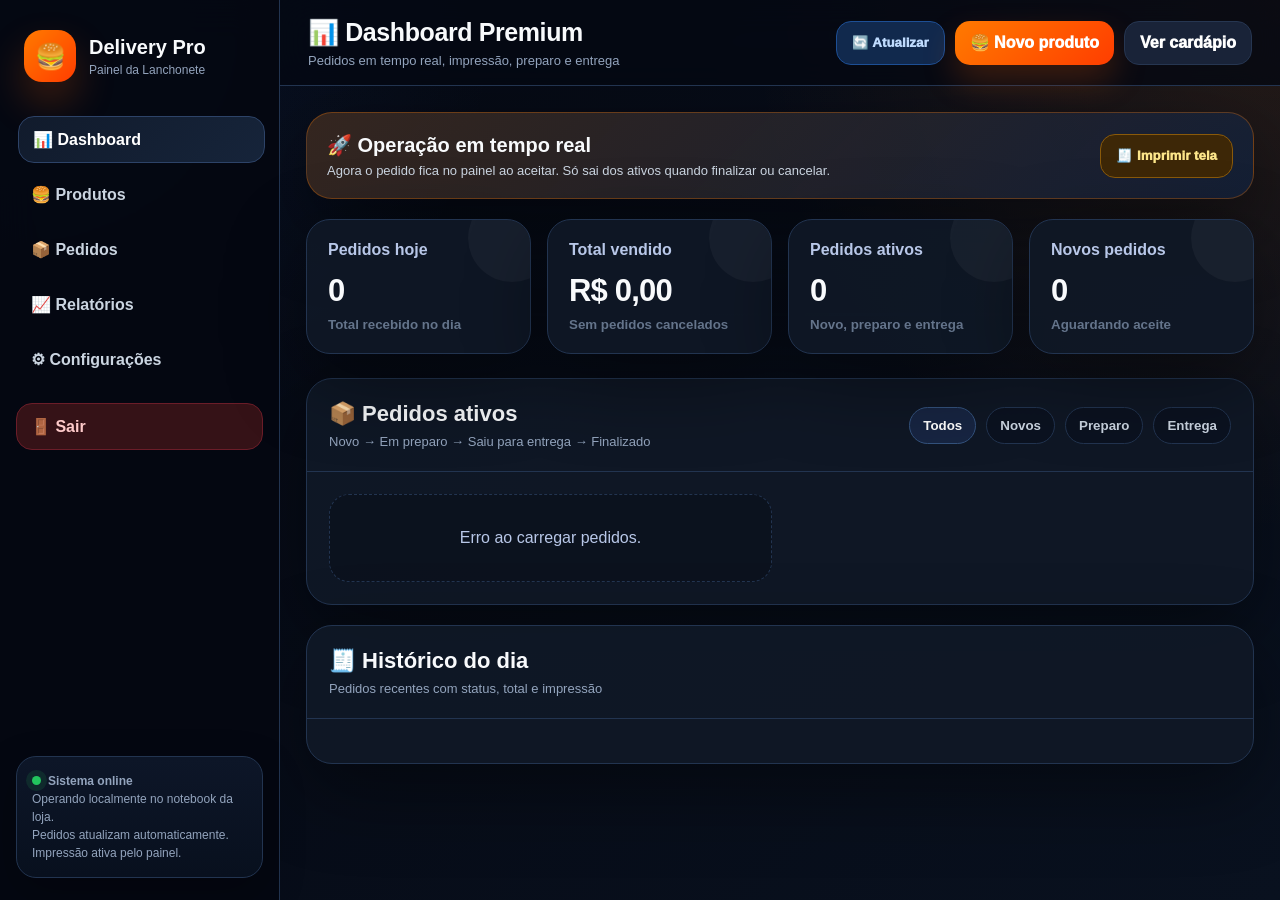
==== frontend/static/admin.html @ 798baa49 "Primeira versão Delivery Pro" ====
<!DOCTYPE html>
<html lang="pt-br">
<head>
  <meta charset="UTF-8" />
  <meta name="viewport" content="width=device-width, initial-scale=1.0" />
  <title>Painel da Lanchonete - Delivery Pro</title>

  <style>
    :root {
      --bg: #050812;
      --bg2: #09111f;
      --panel: #101827;
      --panel2: #0b1220;
      --panel3: #111c30;
      --border: #223450;
      --border2: #2f4568;
      --text: #f8fafc;
      --muted: #93a4bd;
      --muted2: #64748b;
      --orange: #ff7a00;
      --orange2: #ff3d00;
      --green: #22c55e;
      --green2: #16a34a;
      --red: #ef4444;
      --blue: #3b82f6;
      --yellow: #f59e0b;
      --purple: #8b5cf6;
      --shadow: 0 26px 80px rgba(0, 0, 0, .42);
      --soft: 0 16px 42px rgba(0, 0, 0, .26);
    }

    * { box-sizing: border-box; }

    body {
      margin: 0;
      min-height: 100vh;
      background:
        radial-gradient(circle at top right, rgba(255, 122, 0, .12), transparent 34%),
        radial-gradient(circle at top left, rgba(59, 130, 246, .10), transparent 32%),
        linear-gradient(135deg, var(--bg), var(--bg2));
      color: var(--text);
      font-family: Inter, Segoe UI, Arial, sans-serif;
    }

    a { color: inherit; text-decoration: none; }
    button, input, select, textarea { font-family: inherit; }

    .app {
      display: grid;
      grid-template-columns: 280px 1fr;
      min-height: 100vh;
    }

    .sidebar {
      border-right: 1px solid var(--border);
      background: rgba(5, 8, 18, .94);
      backdrop-filter: blur(18px);
      padding: 22px 16px;
      position: sticky;
      top: 0;
      height: 100vh;
      display: flex;
      flex-direction: column;
      gap: 20px;
    }

    .brand {
      display: flex;
      align-items: center;
      gap: 13px;
      padding: 8px;
    }

    .logo {
      width: 52px;
      height: 52px;
      border-radius: 18px;
      display: grid;
      place-items: center;
      font-size: 25px;
      background: linear-gradient(135deg, var(--orange), var(--orange2));
      box-shadow: 0 20px 40px rgba(255, 96, 0, .24);
    }

    .brand h1 { margin: 0; font-size: 20px; line-height: 1.15; }
    .brand span { display: block; color: var(--muted); font-size: 12px; margin-top: 4px; }

    .nav { display: flex; flex-direction: column; gap: 8px; margin-top: 6px; }

    .nav a {
      display: flex;
      align-items: center;
      gap: 12px;
      padding: 13px 14px;
      border-radius: 16px;
      color: #cbd5e1;
      font-weight: 900;
      border: 1px solid transparent;
      transition: .18s ease;
    }

    .nav a:hover, .nav a.active {
      background: linear-gradient(135deg, #111b2c, #16243a);
      border-color: #2d4368;
      color: #fff;
      transform: translateX(2px);
    }

    .nav a.logout {
      margin-top: 12px;
      color: #fecaca;
      background: #351217;
      border-color: #6b1d29;
    }

    .sidebar-footer {
      margin-top: auto;
      padding: 15px;
      border: 1px solid var(--border);
      border-radius: 20px;
      background: linear-gradient(180deg, #0d1628, #08101e);
      color: var(--muted);
      font-size: 12px;
      line-height: 1.5;
      box-shadow: var(--soft);
    }

    .status-dot {
      display: inline-flex;
      width: 9px;
      height: 9px;
      border-radius: 99px;
      background: var(--green);
      box-shadow: 0 0 0 6px rgba(34, 197, 94, .12);
      margin-right: 7px;
    }

    .content { min-width: 0; }

    .topbar {
      min-height: 86px;
      border-bottom: 1px solid var(--border);
      background: rgba(5, 8, 18, .78);
      backdrop-filter: blur(16px);
      display: flex;
      align-items: center;
      justify-content: space-between;
      padding: 16px 28px;
      position: sticky;
      top: 0;
      z-index: 10;
      gap: 14px;
    }

    .page-title h2 { margin: 0; font-size: 25px; letter-spacing: -.4px; }
    .page-title p { margin: 6px 0 0; color: var(--muted); font-size: 13px; }

    .top-actions { display: flex; gap: 10px; align-items: center; flex-wrap: wrap; }

    .btn {
      border: 0;
      border-radius: 15px;
      padding: 12px 15px;
      color: #fff;
      background: #192338;
      border: 1px solid #263651;
      font-weight: 950;
      cursor: pointer;
      display: inline-flex;
      align-items: center;
      justify-content: center;
      gap: 8px;
      transition: .16s ease;
      min-height: 44px;
    }

    .btn:hover { transform: translateY(-1px); filter: brightness(1.08); }
    .btn.primary { background: linear-gradient(135deg, var(--orange), var(--orange2)); border: none; box-shadow: 0 16px 34px rgba(255, 96, 0, .22); }
    .btn.green { background: #123521; border: 1px solid #1d6b3b; color: #bbf7d0; }
    .btn.red { background: #351217; border: 1px solid #6b1d29; color: #fecaca; }
    .btn.blue { background: #11294d; border: 1px solid #1d4f95; color: #bfdbfe; }
    .btn.yellow { background: #3d2707; border: 1px solid #8a5a0a; color: #fde68a; }
    .btn.purple { background: #24144d; border: 1px solid #5b35ad; color: #ddd6fe; }

    .wrap { max-width: 1360px; margin: 0 auto; padding: 26px; }

    .premium-banner {
      border: 1px solid rgba(255, 122, 0, .30);
      background:
        linear-gradient(135deg, rgba(255,122,0,.16), rgba(59,130,246,.08)),
        rgba(16, 24, 39, .86);
      border-radius: 26px;
      padding: 20px;
      box-shadow: var(--shadow);
      margin-bottom: 20px;
      display: flex;
      justify-content: space-between;
      gap: 16px;
      align-items: center;
    }

    .premium-banner h3 { margin: 0 0 6px; font-size: 20px; }
    .premium-banner p { margin: 0; color: #cbd5e1; font-size: 13px; }

    .stats {
      display: grid;
      grid-template-columns: repeat(4, 1fr);
      gap: 16px;
      margin-bottom: 24px;
    }

    .stat {
      background: rgba(16, 24, 39, .92);
      border: 1px solid var(--border);
      border-radius: 24px;
      padding: 21px;
      box-shadow: var(--shadow);
      min-height: 122px;
      position: relative;
      overflow: hidden;
    }

    .stat::after {
      content: '';
      position: absolute;
      right: -26px;
      top: -26px;
      width: 88px;
      height: 88px;
      border-radius: 999px;
      background: rgba(255,255,255,.04);
    }

    .stat span { display: block; color: #b8c7e8; font-weight: 800; margin-bottom: 14px; }
    .stat strong { font-size: 31px; letter-spacing: -.8px; }
    .stat small { display: block; color: var(--muted2); margin-top: 8px; font-weight: 700; }

    .section {
      background: rgba(16, 24, 39, .92);
      border: 1px solid var(--border);
      border-radius: 26px;
      box-shadow: var(--shadow);
      margin-bottom: 20px;
      overflow: hidden;
    }

    .section-head {
      padding: 22px;
      border-bottom: 1px solid var(--border);
      display: flex;
      align-items: center;
      justify-content: space-between;
      gap: 14px;
    }

    .section-head h3 { margin: 0; font-size: 22px; }
    .section-head p { margin: 7px 0 0; color: var(--muted); font-size: 13px; }
    .section-body { padding: 22px; }

    .filters { display: flex; gap: 10px; flex-wrap: wrap; }

    .filter-pill {
      padding: 10px 13px;
      border-radius: 999px;
      border: 1px solid var(--border);
      background: #0b1220;
      color: #cbd5e1;
      font-weight: 900;
      cursor: pointer;
    }

    .filter-pill.active { background: #172542; border-color: #34537e; color: #fff; }

    .orders-grid {
      display: grid;
      grid-template-columns: repeat(auto-fill, minmax(330px, 1fr));
      gap: 16px;
    }

    .order-card {
      background: linear-gradient(180deg, #101827, #0b1220);
      border: 1px solid var(--border);
      border-radius: 24px;
      padding: 18px;
      display: flex;
      flex-direction: column;
      gap: 12px;
      box-shadow: var(--soft);
      position: relative;
      overflow: hidden;
    }

    .order-card::before {
      content: '';
      position: absolute;
      left: 0;
      top: 0;
      bottom: 0;
      width: 5px;
      background: var(--blue);
    }

    .order-card.novo::before { background: var(--blue); }
    .order-card.em_preparo::before { background: var(--yellow); }
    .order-card.saiu_entrega::before { background: var(--purple); }

    .order-head { display: flex; justify-content: space-between; gap: 12px; align-items: flex-start; }
    .order-head strong { font-size: 17px; }
    .order-head span { display: block; color: #9db2d6; margin-top: 4px; font-size: 13px; }

    .badge {
      padding: 8px 11px;
      border-radius: 999px;
      font-size: 12px;
      font-weight: 1000;
      white-space: nowrap;
      border: 1px solid transparent;
    }

    .badge.novo { background: #0b2a55; color: #bfdbfe; border-color: #1d4f95; }
    .badge.em_preparo { background: #432106; color: #fed7aa; border-color: #895b14; }
    .badge.saiu_entrega { background: #2e1065; color: #ddd6fe; border-color: #5b35ad; }
    .badge.finalizado { background: #06351d; color: #86efac; border-color: #18713b; }
    .badge.cancelado { background: #3b1117; color: #fecaca; border-color: #7d2230; }

    .timeline {
      display: grid;
      grid-template-columns: repeat(3, 1fr);
      gap: 7px;
      margin-top: 2px;
    }

    .step {
      height: 7px;
      border-radius: 999px;
      background: #1d2a40;
      border: 1px solid #253550;
    }

    .step.on { background: linear-gradient(135deg, var(--orange), var(--orange2)); border-color: transparent; }

    .info { display: grid; gap: 7px; color: #dbeafe; font-size: 13px; }
    .info b { color: #fff; }

    .items {
      border-top: 1px solid var(--border);
      border-bottom: 1px solid var(--border);
      padding: 12px 0;
      display: grid;
      gap: 8px;
    }

    .item-line { display: flex; justify-content: space-between; gap: 12px; color: #f8fafc; }
    .item-line small { display: block; color: var(--muted); margin-top: 3px; }

    .total {
      color: #fbbf24;
      font-size: 24px;
      font-weight: 1000;
      text-align: right;
    }

    .actions {
      display: grid;
      grid-template-columns: 1fr 1fr;
      gap: 9px;
      margin-top: auto;
    }

    .actions .wide { grid-column: span 2; }

    .history-table { width: 100%; border-collapse: collapse; overflow: hidden; }
    .history-table th, .history-table td { border-bottom: 1px solid var(--border); padding: 14px 10px; text-align: left; font-size: 14px; vertical-align: middle; }
    .history-table th { color: #b8c7e8; font-size: 12px; text-transform: uppercase; letter-spacing: .08em; }

    .empty {
      border: 1px dashed var(--border);
      border-radius: 20px;
      padding: 34px;
      color: #b8c7e8;
      text-align: center;
      background: rgba(7, 11, 18, .35);
      width: 100%;
    }

    .toast {
      position: fixed;
      right: 22px;
      bottom: 22px;
      z-index: 99;
      background: #0b1220;
      border: 1px solid var(--border2);
      color: #fff;
      padding: 14px 16px;
      border-radius: 16px;
      box-shadow: var(--shadow);
      display: none;
      max-width: 360px;
      font-weight: 800;
    }

    .toast.show { display: block; }
    .mobile-menu { display: none; }

    @media (max-width: 1080px) {
      .stats { grid-template-columns: repeat(2, 1fr); }
    }

    @media (max-width: 980px) {
      .app { grid-template-columns: 1fr; }
      .sidebar { position: fixed; left: -290px; top: 0; width: 280px; z-index: 40; transition: .2s ease; }
      .sidebar.open { left: 0; }
      .mobile-menu { display: inline-flex; }
      .topbar { height: auto; min-height: 82px; padding: 16px; }
      .stats { grid-template-columns: 1fr; }
      .wrap { padding: 16px; }
      .top-actions { justify-content: flex-end; }
      .orders-grid { grid-template-columns: 1fr; }
      .premium-banner { flex-direction: column; align-items: flex-start; }
    }
  </style>
</head>

<body>
  <div class="app">
    <aside id="sidebar" class="sidebar">
      <div class="brand">
        <div class="logo">🍔</div>
        <div>
          <h1>Delivery Pro</h1>
          <span>Painel da Lanchonete</span>
        </div>
      </div>

      <nav class="nav">
        <a class="active" href="/admin">📊 Dashboard</a>
        <a href="/admin/produtos">🍔 Produtos</a>
        <a href="#pedidos">📦 Pedidos</a>
        <a href="/admin/relatorio">📈 Relatórios</a>
        <a href="#configuracoes" onclick="alert('Configurações será o próximo módulo premium.')">⚙ Configurações</a>
        <a class="logout" href="/logout">🚪 Sair</a>
      </nav>

      <div class="sidebar-footer">
        <strong><span class="status-dot"></span>Sistema online</strong><br>
        Operando localmente no notebook da loja.<br>
        Pedidos atualizam automaticamente.<br>
        Impressão ativa pelo painel.
      </div>
    </aside>

    <main class="content">
      <header class="topbar">
        <button class="btn mobile-menu" onclick="toggleSidebar()">☰ Menu</button>

        <div class="page-title">
          <h2>📊 Dashboard Premium</h2>
          <p>Pedidos em tempo real, impressão, preparo e entrega</p>
        </div>

        <div class="top-actions">
          <button class="btn blue" onclick="fetchOrders()">🔄 Atualizar</button>
          <a class="btn primary" href="/admin/produtos">🍔 Novo produto</a>
          <a class="btn" href="/" target="_blank">Ver cardápio</a>
        </div>
      </header>

      <div class="wrap">
        <section class="premium-banner">
          <div>
            <h3>🚀 Operação em tempo real</h3>
            <p>Agora o pedido fica no painel ao aceitar. Só sai dos ativos quando finalizar ou cancelar.</p>
          </div>
          <button class="btn yellow" onclick="window.print()">🧾 Imprimir tela</button>
        </section>

        <section class="stats">
          <div class="stat">
            <span>Pedidos hoje</span>
            <strong id="stat-orders">0</strong>
            <small>Total recebido no dia</small>
          </div>

          <div class="stat">
            <span>Total vendido</span>
            <strong id="stat-revenue">R$ 0,00</strong>
            <small>Sem pedidos cancelados</small>
          </div>

          <div class="stat">
            <span>Pedidos ativos</span>
            <strong id="stat-active">0</strong>
            <small>Novo, preparo e entrega</small>
          </div>

          <div class="stat">
            <span>Novos pedidos</span>
            <strong id="stat-new">0</strong>
            <small>Aguardando aceite</small>
          </div>
        </section>

        <section id="pedidos" class="section">
          <div class="section-head">
            <div>
              <h3>📦 Pedidos ativos</h3>
              <p>Novo → Em preparo → Saiu para entrega → Finalizado</p>
            </div>

            <div class="filters">
              <button class="filter-pill active" onclick="setFilter('todos', this)">Todos</button>
              <button class="filter-pill" onclick="setFilter('novo', this)">Novos</button>
              <button class="filter-pill" onclick="setFilter('em_preparo', this)">Preparo</button>
              <button class="filter-pill" onclick="setFilter('saiu_entrega', this)">Entrega</button>
            </div>
          </div>

          <div class="section-body">
            <div id="orders-body" class="orders-grid"></div>
          </div>
        </section>

        <section class="section">
          <div class="section-head">
            <div>
              <h3>🧾 Histórico do dia</h3>
              <p>Pedidos recentes com status, total e impressão</p>
            </div>
          </div>

          <div class="section-body">
            <div id="history-list"></div>
          </div>
        </section>
      </div>
    </main>
  </div>

  <div id="toast" class="toast"></div>

  <script>
    let knownOrderIds = [];
    let currentFilter = 'todos';
    let cachedActiveOrders = [];

    const ACTIVE_STATUS = ['novo', 'em_preparo', 'saiu_entrega'];

    function toggleSidebar() {
      document.getElementById('sidebar').classList.toggle('open');
    }

    function setFilter(filter, btn) {
      currentFilter = filter;
      document.querySelectorAll('.filter-pill').forEach(b => b.classList.remove('active'));
      btn.classList.add('active');
      renderActiveOrders(cachedActiveOrders);
    }

    function money(value) {
      return Number(value || 0).toLocaleString('pt-BR', {
        style: 'currency',
        currency: 'BRL'
      });
    }

    function statusLabel(status) {
      const labels = {
        novo: 'Novo',
        em_preparo: 'Em preparo',
        saiu_entrega: 'Saiu para entrega',
        finalizado: 'Finalizado',
        cancelado: 'Cancelado'
      };
      return labels[status] || status;
    }

    function escapeHtml(value) {
      return String(value ?? '')
        .replaceAll('&', '&amp;')
        .replaceAll('<', '&lt;')
        .replaceAll('>', '&gt;')
        .replaceAll('"', '&quot;')
        .replaceAll("'", '&#039;');
    }

    function toast(message) {
      const box = document.getElementById('toast');
      box.textContent = message;
      box.classList.add('show');
      setTimeout(() => box.classList.remove('show'), 2800);
    }

    function playBeep() {
      try {
        const AudioContext = window.AudioContext || window.webkitAudioContext;
        const ctx = new AudioContext();
        const oscillator = ctx.createOscillator();
        const gain = ctx.createGain();

        oscillator.type = 'sine';
        oscillator.frequency.setValueAtTime(880, ctx.currentTime);
        gain.gain.setValueAtTime(0.12, ctx.currentTime);

        oscillator.connect(gain);
        gain.connect(ctx.destination);

        oscillator.start();
        setTimeout(() => {
          oscillator.stop();
          ctx.close();
        }, 450);
      } catch (e) {}
    }

    async function fetchOrders() {
      try {
        const allResp = await fetch('/api/orders');

        if (allResp.status === 401) {
          window.location.href = '/admin';
          return;
        }

        const allOrders = await allResp.json();
        const activeOrders = allOrders.filter(o => ACTIVE_STATUS.includes(o.status));
        const newOrders = allOrders.filter(o => o.status === 'novo');

        const ids = newOrders.map(o => o.id);
        const fresh = ids.filter(id => !knownOrderIds.includes(id));

        if (fresh.length > 0 && knownOrderIds.length > 0) {
          playBeep();
          toast('🔔 Novo pedido recebido!');
        }

        knownOrderIds = ids;
        cachedActiveOrders = activeOrders;

        renderActiveOrders(activeOrders);
        renderSummary(allOrders, newOrders, activeOrders);
        renderHistory(allOrders);

      } catch (err) {
        document.getElementById('orders-body').innerHTML = '<div class="empty">Erro ao carregar pedidos.</div>';
      }
    }

    function timeline(status) {
      const level = status === 'novo' ? 1 : status === 'em_preparo' ? 2 : status === 'saiu_entrega' ? 3 : 0;
      return `
        <div class="timeline">
          <div class="step ${level >= 1 ? 'on' : ''}"></div>
          <div class="step ${level >= 2 ? 'on' : ''}"></div>
          <div class="step ${level >= 3 ? 'on' : ''}"></div>
        </div>
      `;
    }

    function renderActionButtons(order) {
      const printBtn = `
        <button class="btn blue" onclick="printOrder(${order.id})">
          🖨 Imprimir
        </button>
      `;

      if (order.status === 'novo') {
        return `
          <button class="btn green" onclick="updateStatus(${order.id}, 'em_preparo')">✅ Aceitar</button>
          ${printBtn}
          <button class="btn red wide" onclick="updateStatus(${order.id}, 'cancelado')">❌ Cancelar</button>
        `;
      }

      if (order.status === 'em_preparo') {
        return `
          <button class="btn purple" onclick="updateStatus(${order.id}, 'saiu_entrega')">🛵 Saiu para entrega</button>
          ${printBtn}
          <button class="btn green wide" onclick="updateStatus(${order.id}, 'finalizado')">✅ Finalizar</button>
        `;
      }

      if (order.status === 'saiu_entrega') {
        return `
          <button class="btn green" onclick="updateStatus(${order.id}, 'finalizado')">✅ Finalizar</button>
          ${printBtn}
          <button class="btn red wide" onclick="updateStatus(${order.id}, 'cancelado')">❌ Cancelar</button>
        `;
      }

      return printBtn;
    }

    function renderActiveOrders(orders) {
      const box = document.getElementById('orders-body');

      let list = orders;
      if (currentFilter !== 'todos') {
        list = orders.filter(o => o.status === currentFilter);
      }

      if (!list.length) {
        box.innerHTML = '<div class="empty">Nenhum pedido ativo neste filtro.</div>';
        return;
      }

      box.innerHTML = list.map(order => `
        <article class="order-card ${order.status}">
          <div class="order-head">
            <div>
              <strong>#${order.id} - ${escapeHtml(order.customer_name)}</strong>
              <span>${escapeHtml(order.phone)}</span>
            </div>
            <span class="badge ${order.status}">${statusLabel(order.status)}</span>
          </div>

          ${timeline(order.status)}

          <div class="info">
            <div><b>Tipo:</b> ${escapeHtml(order.delivery_option)}</div>
            ${order.address ? `<div><b>Endereço:</b> ${escapeHtml(order.address)}</div>` : ''}
            <div><b>Pagamento:</b> ${escapeHtml(order.payment_method)}</div>
            ${order.change_amount && Number(order.change_amount) > 0 ? `<div><b>Troco para:</b> ${money(order.change_amount)}</div>` : ''}
            ${order.observations ? `<div><b>Obs:</b> ${escapeHtml(order.observations)}</div>` : ''}
          </div>

          <div class="items">
            ${order.items.map(item => `
              <div class="item-line">
                <div>
                  ${item.quantity}x ${escapeHtml(item.product_name)}
                  ${item.note ? `<small>Obs: ${escapeHtml(item.note)}</small>` : ''}
                </div>
                <b>${money(item.price * item.quantity)}</b>
              </div>
            `).join('')}
          </div>

          <div class="total">Total: ${money(order.total)}</div>

          <div class="actions">
            ${renderActionButtons(order)}
          </div>
        </article>
      `).join('');
    }

    function renderSummary(allOrders, newOrders, activeOrders) {
      const today = new Date().toISOString().slice(0, 10);
      const todays = allOrders.filter(o => o.created_at && o.created_at.startsWith(today));

      const revenue = todays
        .filter(o => o.status !== 'cancelado')
        .reduce((acc, o) => acc + Number(o.total || 0), 0);

      document.getElementById('stat-orders').textContent = todays.length;
      document.getElementById('stat-revenue').textContent = money(revenue);
      document.getElementById('stat-active').textContent = activeOrders.length;
      document.getElementById('stat-new').textContent = newOrders.length;
    }

    function renderHistory(allOrders) {
      const today = new Date().toISOString().slice(0, 10);
      const todays = allOrders.filter(o => o.created_at && o.created_at.startsWith(today));
      const box = document.getElementById('history-list');

      if (!todays.length) {
        box.innerHTML = '<div class="empty">Nenhum pedido hoje.</div>';
        return;
      }

      box.innerHTML = `
        <table class="history-table">
          <thead>
            <tr>
              <th>Pedido</th>
              <th>Cliente</th>
              <th>Status</th>
              <th>Pagamento</th>
              <th>Total</th>
              <th>Ação</th>
            </tr>
          </thead>
          <tbody>
            ${todays.map(o => `
              <tr>
                <td>#${o.id}</td>
                <td>${escapeHtml(o.customer_name)}</td>
                <td><span class="badge ${o.status}">${statusLabel(o.status)}</span></td>
                <td>${escapeHtml(o.payment_method)}</td>
                <td>${money(o.total)}</td>
                <td>
                  <button class="btn blue" onclick="printOrder(${o.id})">🖨 Imprimir</button>
                </td>
              </tr>
            `).join('')}
          </tbody>
        </table>
      `;
    }

    async function updateStatus(orderId, status) {
      const resp = await fetch(`/api/orders/${orderId}`, {
        method: 'PUT',
        headers: { 'Content-Type': 'application/json' },
        body: JSON.stringify({ status })
      });

      if (resp.status === 401) {
        window.location.href = '/admin';
        return;
      }

      if (resp.ok) {
        toast('✅ Status atualizado');
      } else {
        toast('❌ Erro ao atualizar status');
      }

      fetchOrders();
    }

    async function printOrder(orderId) {
      try {
        const resp = await fetch(`/api/orders/${orderId}/print`, {
          method: 'POST'
        });

        if (resp.status === 401) {
          window.location.href = '/admin';
          return;
        }

        const data = await resp.json();
        toast(data.message || '🖨 Pedido enviado para impressão.');
      } catch (err) {
        toast('❌ Erro ao imprimir pedido.');
      }
    }

    setInterval(fetchOrders, 4000);
    fetchOrders();
  </script>
</body>
</html>
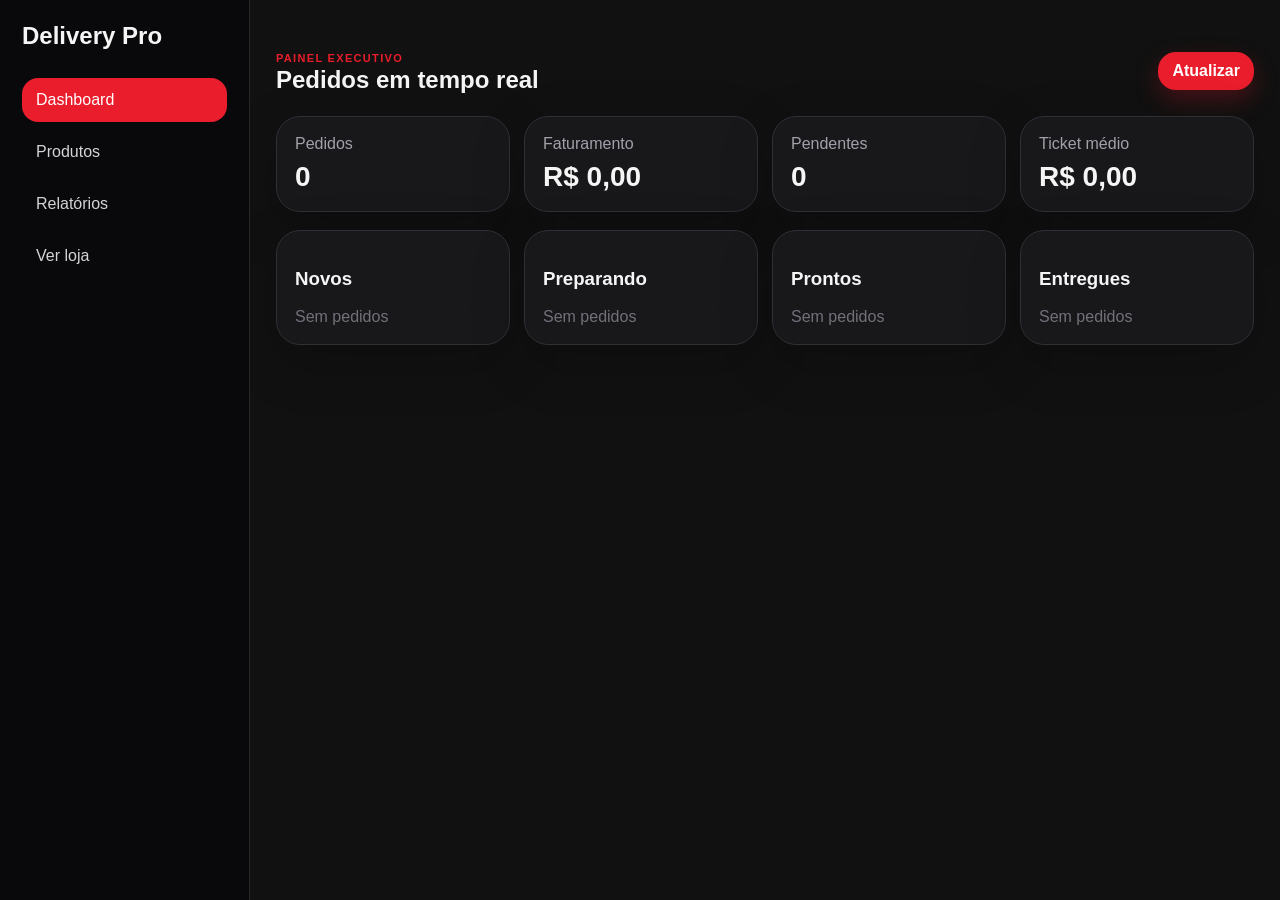
==== commit 3247de40: "Atualiza frontend cliente premium" ====
--- a/frontend/static/admin.html
+++ b/frontend/static/admin.html
@@ -1,844 +1,33 @@
-<!DOCTYPE html>
-<html lang="pt-br">
+<!doctype html>
+<html lang="pt-BR">
 <head>
-  <meta charset="UTF-8" />
-  <meta name="viewport" content="width=device-width, initial-scale=1.0" />
-  <title>Painel da Lanchonete - Delivery Pro</title>
-
-  <style>
-    :root {
-      --bg: #050812;
-      --bg2: #09111f;
-      --panel: #101827;
-      --panel2: #0b1220;
-      --panel3: #111c30;
-      --border: #223450;
-      --border2: #2f4568;
-      --text: #f8fafc;
-      --muted: #93a4bd;
-      --muted2: #64748b;
-      --orange: #ff7a00;
-      --orange2: #ff3d00;
-      --green: #22c55e;
-      --green2: #16a34a;
-      --red: #ef4444;
-      --blue: #3b82f6;
-      --yellow: #f59e0b;
-      --purple: #8b5cf6;
-      --shadow: 0 26px 80px rgba(0, 0, 0, .42);
-      --soft: 0 16px 42px rgba(0, 0, 0, .26);
-    }
-
-    * { box-sizing: border-box; }
-
-    body {
-      margin: 0;
-      min-height: 100vh;
-      background:
-        radial-gradient(circle at top right, rgba(255, 122, 0, .12), transparent 34%),
-        radial-gradient(circle at top left, rgba(59, 130, 246, .10), transparent 32%),
-        linear-gradient(135deg, var(--bg), var(--bg2));
-      color: var(--text);
-      font-family: Inter, Segoe UI, Arial, sans-serif;
-    }
-
-    a { color: inherit; text-decoration: none; }
-    button, input, select, textarea { font-family: inherit; }
-
-    .app {
-      display: grid;
-      grid-template-columns: 280px 1fr;
-      min-height: 100vh;
-    }
-
-    .sidebar {
-      border-right: 1px solid var(--border);
-      background: rgba(5, 8, 18, .94);
-      backdrop-filter: blur(18px);
-      padding: 22px 16px;
-      position: sticky;
-      top: 0;
-      height: 100vh;
-      display: flex;
-      flex-direction: column;
-      gap: 20px;
-    }
-
-    .brand {
-      display: flex;
-      align-items: center;
-      gap: 13px;
-      padding: 8px;
-    }
-
-    .logo {
-      width: 52px;
-      height: 52px;
-      border-radius: 18px;
-      display: grid;
-      place-items: center;
-      font-size: 25px;
-      background: linear-gradient(135deg, var(--orange), var(--orange2));
-      box-shadow: 0 20px 40px rgba(255, 96, 0, .24);
-    }
-
-    .brand h1 { margin: 0; font-size: 20px; line-height: 1.15; }
-    .brand span { display: block; color: var(--muted); font-size: 12px; margin-top: 4px; }
-
-    .nav { display: flex; flex-direction: column; gap: 8px; margin-top: 6px; }
-
-    .nav a {
-      display: flex;
-      align-items: center;
-      gap: 12px;
-      padding: 13px 14px;
-      border-radius: 16px;
-      color: #cbd5e1;
-      font-weight: 900;
-      border: 1px solid transparent;
-      transition: .18s ease;
-    }
-
-    .nav a:hover, .nav a.active {
-      background: linear-gradient(135deg, #111b2c, #16243a);
-      border-color: #2d4368;
-      color: #fff;
-      transform: translateX(2px);
-    }
-
-    .nav a.logout {
-      margin-top: 12px;
-      color: #fecaca;
-      background: #351217;
-      border-color: #6b1d29;
-    }
-
-    .sidebar-footer {
-      margin-top: auto;
-      padding: 15px;
-      border: 1px solid var(--border);
-      border-radius: 20px;
-      background: linear-gradient(180deg, #0d1628, #08101e);
-      color: var(--muted);
-      font-size: 12px;
-      line-height: 1.5;
-      box-shadow: var(--soft);
-    }
-
-    .status-dot {
-      display: inline-flex;
-      width: 9px;
-      height: 9px;
-      border-radius: 99px;
-      background: var(--green);
-      box-shadow: 0 0 0 6px rgba(34, 197, 94, .12);
-      margin-right: 7px;
-    }
-
-    .content { min-width: 0; }
-
-    .topbar {
-      min-height: 86px;
-      border-bottom: 1px solid var(--border);
-      background: rgba(5, 8, 18, .78);
-      backdrop-filter: blur(16px);
-      display: flex;
-      align-items: center;
-      justify-content: space-between;
-      padding: 16px 28px;
-      position: sticky;
-      top: 0;
-      z-index: 10;
-      gap: 14px;
-    }
-
-    .page-title h2 { margin: 0; font-size: 25px; letter-spacing: -.4px; }
-    .page-title p { margin: 6px 0 0; color: var(--muted); font-size: 13px; }
-
-    .top-actions { display: flex; gap: 10px; align-items: center; flex-wrap: wrap; }
-
-    .btn {
-      border: 0;
-      border-radius: 15px;
-      padding: 12px 15px;
-      color: #fff;
-      background: #192338;
-      border: 1px solid #263651;
-      font-weight: 950;
-      cursor: pointer;
-      display: inline-flex;
-      align-items: center;
-      justify-content: center;
-      gap: 8px;
-      transition: .16s ease;
-      min-height: 44px;
-    }
-
-    .btn:hover { transform: translateY(-1px); filter: brightness(1.08); }
-    .btn.primary { background: linear-gradient(135deg, var(--orange), var(--orange2)); border: none; box-shadow: 0 16px 34px rgba(255, 96, 0, .22); }
-    .btn.green { background: #123521; border: 1px solid #1d6b3b; color: #bbf7d0; }
-    .btn.red { background: #351217; border: 1px solid #6b1d29; color: #fecaca; }
-    .btn.blue { background: #11294d; border: 1px solid #1d4f95; color: #bfdbfe; }
-    .btn.yellow { background: #3d2707; border: 1px solid #8a5a0a; color: #fde68a; }
-    .btn.purple { background: #24144d; border: 1px solid #5b35ad; color: #ddd6fe; }
-
-    .wrap { max-width: 1360px; margin: 0 auto; padding: 26px; }
-
-    .premium-banner {
-      border: 1px solid rgba(255, 122, 0, .30);
-      background:
-        linear-gradient(135deg, rgba(255,122,0,.16), rgba(59,130,246,.08)),
-        rgba(16, 24, 39, .86);
-      border-radius: 26px;
-      padding: 20px;
-      box-shadow: var(--shadow);
-      margin-bottom: 20px;
-      display: flex;
-      justify-content: space-between;
-      gap: 16px;
-      align-items: center;
-    }
-
-    .premium-banner h3 { margin: 0 0 6px; font-size: 20px; }
-    .premium-banner p { margin: 0; color: #cbd5e1; font-size: 13px; }
-
-    .stats {
-      display: grid;
-      grid-template-columns: repeat(4, 1fr);
-      gap: 16px;
-      margin-bottom: 24px;
-    }
-
-    .stat {
-      background: rgba(16, 24, 39, .92);
-      border: 1px solid var(--border);
-      border-radius: 24px;
-      padding: 21px;
-      box-shadow: var(--shadow);
-      min-height: 122px;
-      position: relative;
-      overflow: hidden;
-    }
-
-    .stat::after {
-      content: '';
-      position: absolute;
-      right: -26px;
-      top: -26px;
-      width: 88px;
-      height: 88px;
-      border-radius: 999px;
-      background: rgba(255,255,255,.04);
-    }
-
-    .stat span { display: block; color: #b8c7e8; font-weight: 800; margin-bottom: 14px; }
-    .stat strong { font-size: 31px; letter-spacing: -.8px; }
-    .stat small { display: block; color: var(--muted2); margin-top: 8px; font-weight: 700; }
-
-    .section {
-      background: rgba(16, 24, 39, .92);
-      border: 1px solid var(--border);
-      border-radius: 26px;
-      box-shadow: var(--shadow);
-      margin-bottom: 20px;
-      overflow: hidden;
-    }
-
-    .section-head {
-      padding: 22px;
-      border-bottom: 1px solid var(--border);
-      display: flex;
-      align-items: center;
-      justify-content: space-between;
-      gap: 14px;
-    }
-
-    .section-head h3 { margin: 0; font-size: 22px; }
-    .section-head p { margin: 7px 0 0; color: var(--muted); font-size: 13px; }
-    .section-body { padding: 22px; }
-
-    .filters { display: flex; gap: 10px; flex-wrap: wrap; }
-
-    .filter-pill {
-      padding: 10px 13px;
-      border-radius: 999px;
-      border: 1px solid var(--border);
-      background: #0b1220;
-      color: #cbd5e1;
-      font-weight: 900;
-      cursor: pointer;
-    }
-
-    .filter-pill.active { background: #172542; border-color: #34537e; color: #fff; }
-
-    .orders-grid {
-      display: grid;
-      grid-template-columns: repeat(auto-fill, minmax(330px, 1fr));
-      gap: 16px;
-    }
-
-    .order-card {
-      background: linear-gradient(180deg, #101827, #0b1220);
-      border: 1px solid var(--border);
-      border-radius: 24px;
-      padding: 18px;
-      display: flex;
-      flex-direction: column;
-      gap: 12px;
-      box-shadow: var(--soft);
-      position: relative;
-      overflow: hidden;
-    }
-
-    .order-card::before {
-      content: '';
-      position: absolute;
-      left: 0;
-      top: 0;
-      bottom: 0;
-      width: 5px;
-      background: var(--blue);
-    }
-
-    .order-card.novo::before { background: var(--blue); }
-    .order-card.em_preparo::before { background: var(--yellow); }
-    .order-card.saiu_entrega::before { background: var(--purple); }
-
-    .order-head { display: flex; justify-content: space-between; gap: 12px; align-items: flex-start; }
-    .order-head strong { font-size: 17px; }
-    .order-head span { display: block; color: #9db2d6; margin-top: 4px; font-size: 13px; }
-
-    .badge {
-      padding: 8px 11px;
-      border-radius: 999px;
-      font-size: 12px;
-      font-weight: 1000;
-      white-space: nowrap;
-      border: 1px solid transparent;
-    }
-
-    .badge.novo { background: #0b2a55; color: #bfdbfe; border-color: #1d4f95; }
-    .badge.em_preparo { background: #432106; color: #fed7aa; border-color: #895b14; }
-    .badge.saiu_entrega { background: #2e1065; color: #ddd6fe; border-color: #5b35ad; }
-    .badge.finalizado { background: #06351d; color: #86efac; border-color: #18713b; }
-    .badge.cancelado { background: #3b1117; color: #fecaca; border-color: #7d2230; }
-
-    .timeline {
-      display: grid;
-      grid-template-columns: repeat(3, 1fr);
-      gap: 7px;
-      margin-top: 2px;
-    }
-
-    .step {
-      height: 7px;
-      border-radius: 999px;
-      background: #1d2a40;
-      border: 1px solid #253550;
-    }
-
-    .step.on { background: linear-gradient(135deg, var(--orange), var(--orange2)); border-color: transparent; }
-
-    .info { display: grid; gap: 7px; color: #dbeafe; font-size: 13px; }
-    .info b { color: #fff; }
-
-    .items {
-      border-top: 1px solid var(--border);
-      border-bottom: 1px solid var(--border);
-      padding: 12px 0;
-      display: grid;
-      gap: 8px;
-    }
-
-    .item-line { display: flex; justify-content: space-between; gap: 12px; color: #f8fafc; }
-    .item-line small { display: block; color: var(--muted); margin-top: 3px; }
-
-    .total {
-      color: #fbbf24;
-      font-size: 24px;
-      font-weight: 1000;
-      text-align: right;
-    }
-
-    .actions {
-      display: grid;
-      grid-template-columns: 1fr 1fr;
-      gap: 9px;
-      margin-top: auto;
-    }
-
-    .actions .wide { grid-column: span 2; }
-
-    .history-table { width: 100%; border-collapse: collapse; overflow: hidden; }
-    .history-table th, .history-table td { border-bottom: 1px solid var(--border); padding: 14px 10px; text-align: left; font-size: 14px; vertical-align: middle; }
-    .history-table th { color: #b8c7e8; font-size: 12px; text-transform: uppercase; letter-spacing: .08em; }
-
-    .empty {
-      border: 1px dashed var(--border);
-      border-radius: 20px;
-      padding: 34px;
-      color: #b8c7e8;
-      text-align: center;
-      background: rgba(7, 11, 18, .35);
-      width: 100%;
-    }
-
-    .toast {
-      position: fixed;
-      right: 22px;
-      bottom: 22px;
-      z-index: 99;
-      background: #0b1220;
-      border: 1px solid var(--border2);
-      color: #fff;
-      padding: 14px 16px;
-      border-radius: 16px;
-      box-shadow: var(--shadow);
-      display: none;
-      max-width: 360px;
-      font-weight: 800;
-    }
-
-    .toast.show { display: block; }
-    .mobile-menu { display: none; }
-
-    @media (max-width: 1080px) {
-      .stats { grid-template-columns: repeat(2, 1fr); }
-    }
-
-    @media (max-width: 980px) {
-      .app { grid-template-columns: 1fr; }
-      .sidebar { position: fixed; left: -290px; top: 0; width: 280px; z-index: 40; transition: .2s ease; }
-      .sidebar.open { left: 0; }
-      .mobile-menu { display: inline-flex; }
-      .topbar { height: auto; min-height: 82px; padding: 16px; }
-      .stats { grid-template-columns: 1fr; }
-      .wrap { padding: 16px; }
-      .top-actions { justify-content: flex-end; }
-      .orders-grid { grid-template-columns: 1fr; }
-      .premium-banner { flex-direction: column; align-items: flex-start; }
-    }
-  </style>
+  <meta charset="utf-8" />
+  <meta name="viewport" content="width=device-width, initial-scale=1" />
+  <title>Admin • Delivery Pro</title>
+  <link rel="stylesheet" href="styles.css" />
 </head>
-
-<body>
-  <div class="app">
-    <aside id="sidebar" class="sidebar">
-      <div class="brand">
-        <div class="logo">🍔</div>
-        <div>
-          <h1>Delivery Pro</h1>
-          <span>Painel da Lanchonete</span>
-        </div>
-      </div>
-
-      <nav class="nav">
-        <a class="active" href="/admin">📊 Dashboard</a>
-        <a href="/admin/produtos">🍔 Produtos</a>
-        <a href="#pedidos">📦 Pedidos</a>
-        <a href="/admin/relatorio">📈 Relatórios</a>
-        <a href="#configuracoes" onclick="alert('Configurações será o próximo módulo premium.')">⚙ Configurações</a>
-        <a class="logout" href="/logout">🚪 Sair</a>
-      </nav>
-
-      <div class="sidebar-footer">
-        <strong><span class="status-dot"></span>Sistema online</strong><br>
-        Operando localmente no notebook da loja.<br>
-        Pedidos atualizam automaticamente.<br>
-        Impressão ativa pelo painel.
-      </div>
-    </aside>
-
-    <main class="content">
-      <header class="topbar">
-        <button class="btn mobile-menu" onclick="toggleSidebar()">☰ Menu</button>
-
-        <div class="page-title">
-          <h2>📊 Dashboard Premium</h2>
-          <p>Pedidos em tempo real, impressão, preparo e entrega</p>
-        </div>
-
-        <div class="top-actions">
-          <button class="btn blue" onclick="fetchOrders()">🔄 Atualizar</button>
-          <a class="btn primary" href="/admin/produtos">🍔 Novo produto</a>
-          <a class="btn" href="/" target="_blank">Ver cardápio</a>
-        </div>
-      </header>
-
-      <div class="wrap">
-        <section class="premium-banner">
-          <div>
-            <h3>🚀 Operação em tempo real</h3>
-            <p>Agora o pedido fica no painel ao aceitar. Só sai dos ativos quando finalizar ou cancelar.</p>
-          </div>
-          <button class="btn yellow" onclick="window.print()">🧾 Imprimir tela</button>
-        </section>
-
-        <section class="stats">
-          <div class="stat">
-            <span>Pedidos hoje</span>
-            <strong id="stat-orders">0</strong>
-            <small>Total recebido no dia</small>
-          </div>
-
-          <div class="stat">
-            <span>Total vendido</span>
-            <strong id="stat-revenue">R$ 0,00</strong>
-            <small>Sem pedidos cancelados</small>
-          </div>
-
-          <div class="stat">
-            <span>Pedidos ativos</span>
-            <strong id="stat-active">0</strong>
-            <small>Novo, preparo e entrega</small>
-          </div>
-
-          <div class="stat">
-            <span>Novos pedidos</span>
-            <strong id="stat-new">0</strong>
-            <small>Aguardando aceite</small>
-          </div>
-        </section>
-
-        <section id="pedidos" class="section">
-          <div class="section-head">
-            <div>
-              <h3>📦 Pedidos ativos</h3>
-              <p>Novo → Em preparo → Saiu para entrega → Finalizado</p>
-            </div>
-
-            <div class="filters">
-              <button class="filter-pill active" onclick="setFilter('todos', this)">Todos</button>
-              <button class="filter-pill" onclick="setFilter('novo', this)">Novos</button>
-              <button class="filter-pill" onclick="setFilter('em_preparo', this)">Preparo</button>
-              <button class="filter-pill" onclick="setFilter('saiu_entrega', this)">Entrega</button>
-            </div>
-          </div>
-
-          <div class="section-body">
-            <div id="orders-body" class="orders-grid"></div>
-          </div>
-        </section>
-
-        <section class="section">
-          <div class="section-head">
-            <div>
-              <h3>🧾 Histórico do dia</h3>
-              <p>Pedidos recentes com status, total e impressão</p>
-            </div>
-          </div>
-
-          <div class="section-body">
-            <div id="history-list"></div>
-          </div>
-        </section>
-      </div>
-    </main>
-  </div>
-
-  <div id="toast" class="toast"></div>
-
-  <script>
-    let knownOrderIds = [];
-    let currentFilter = 'todos';
-    let cachedActiveOrders = [];
-
-    const ACTIVE_STATUS = ['novo', 'em_preparo', 'saiu_entrega'];
-
-    function toggleSidebar() {
-      document.getElementById('sidebar').classList.toggle('open');
-    }
-
-    function setFilter(filter, btn) {
-      currentFilter = filter;
-      document.querySelectorAll('.filter-pill').forEach(b => b.classList.remove('active'));
-      btn.classList.add('active');
-      renderActiveOrders(cachedActiveOrders);
-    }
-
-    function money(value) {
-      return Number(value || 0).toLocaleString('pt-BR', {
-        style: 'currency',
-        currency: 'BRL'
-      });
-    }
-
-    function statusLabel(status) {
-      const labels = {
-        novo: 'Novo',
-        em_preparo: 'Em preparo',
-        saiu_entrega: 'Saiu para entrega',
-        finalizado: 'Finalizado',
-        cancelado: 'Cancelado'
-      };
-      return labels[status] || status;
-    }
-
-    function escapeHtml(value) {
-      return String(value ?? '')
-        .replaceAll('&', '&amp;')
-        .replaceAll('<', '&lt;')
-        .replaceAll('>', '&gt;')
-        .replaceAll('"', '&quot;')
-        .replaceAll("'", '&#039;');
-    }
-
-    function toast(message) {
-      const box = document.getElementById('toast');
-      box.textContent = message;
-      box.classList.add('show');
-      setTimeout(() => box.classList.remove('show'), 2800);
-    }
-
-    function playBeep() {
-      try {
-        const AudioContext = window.AudioContext || window.webkitAudioContext;
-        const ctx = new AudioContext();
-        const oscillator = ctx.createOscillator();
-        const gain = ctx.createGain();
-
-        oscillator.type = 'sine';
-        oscillator.frequency.setValueAtTime(880, ctx.currentTime);
-        gain.gain.setValueAtTime(0.12, ctx.currentTime);
-
-        oscillator.connect(gain);
-        gain.connect(ctx.destination);
-
-        oscillator.start();
-        setTimeout(() => {
-          oscillator.stop();
-          ctx.close();
-        }, 450);
-      } catch (e) {}
-    }
-
-    async function fetchOrders() {
-      try {
-        const allResp = await fetch('/api/orders');
-
-        if (allResp.status === 401) {
-          window.location.href = '/admin';
-          return;
-        }
-
-        const allOrders = await allResp.json();
-        const activeOrders = allOrders.filter(o => ACTIVE_STATUS.includes(o.status));
-        const newOrders = allOrders.filter(o => o.status === 'novo');
-
-        const ids = newOrders.map(o => o.id);
-        const fresh = ids.filter(id => !knownOrderIds.includes(id));
-
-        if (fresh.length > 0 && knownOrderIds.length > 0) {
-          playBeep();
-          toast('🔔 Novo pedido recebido!');
-        }
-
-        knownOrderIds = ids;
-        cachedActiveOrders = activeOrders;
-
-        renderActiveOrders(activeOrders);
-        renderSummary(allOrders, newOrders, activeOrders);
-        renderHistory(allOrders);
-
-      } catch (err) {
-        document.getElementById('orders-body').innerHTML = '<div class="empty">Erro ao carregar pedidos.</div>';
-      }
-    }
-
-    function timeline(status) {
-      const level = status === 'novo' ? 1 : status === 'em_preparo' ? 2 : status === 'saiu_entrega' ? 3 : 0;
-      return `
-        <div class="timeline">
-          <div class="step ${level >= 1 ? 'on' : ''}"></div>
-          <div class="step ${level >= 2 ? 'on' : ''}"></div>
-          <div class="step ${level >= 3 ? 'on' : ''}"></div>
-        </div>
-      `;
-    }
-
-    function renderActionButtons(order) {
-      const printBtn = `
-        <button class="btn blue" onclick="printOrder(${order.id})">
-          🖨 Imprimir
-        </button>
-      `;
-
-      if (order.status === 'novo') {
-        return `
-          <button class="btn green" onclick="updateStatus(${order.id}, 'em_preparo')">✅ Aceitar</button>
-          ${printBtn}
-          <button class="btn red wide" onclick="updateStatus(${order.id}, 'cancelado')">❌ Cancelar</button>
-        `;
-      }
-
-      if (order.status === 'em_preparo') {
-        return `
-          <button class="btn purple" onclick="updateStatus(${order.id}, 'saiu_entrega')">🛵 Saiu para entrega</button>
-          ${printBtn}
-          <button class="btn green wide" onclick="updateStatus(${order.id}, 'finalizado')">✅ Finalizar</button>
-        `;
-      }
-
-      if (order.status === 'saiu_entrega') {
-        return `
-          <button class="btn green" onclick="updateStatus(${order.id}, 'finalizado')">✅ Finalizar</button>
-          ${printBtn}
-          <button class="btn red wide" onclick="updateStatus(${order.id}, 'cancelado')">❌ Cancelar</button>
-        `;
-      }
-
-      return printBtn;
-    }
-
-    function renderActiveOrders(orders) {
-      const box = document.getElementById('orders-body');
-
-      let list = orders;
-      if (currentFilter !== 'todos') {
-        list = orders.filter(o => o.status === currentFilter);
-      }
-
-      if (!list.length) {
-        box.innerHTML = '<div class="empty">Nenhum pedido ativo neste filtro.</div>';
-        return;
-      }
-
-      box.innerHTML = list.map(order => `
-        <article class="order-card ${order.status}">
-          <div class="order-head">
-            <div>
-              <strong>#${order.id} - ${escapeHtml(order.customer_name)}</strong>
-              <span>${escapeHtml(order.phone)}</span>
-            </div>
-            <span class="badge ${order.status}">${statusLabel(order.status)}</span>
-          </div>
-
-          ${timeline(order.status)}
-
-          <div class="info">
-            <div><b>Tipo:</b> ${escapeHtml(order.delivery_option)}</div>
-            ${order.address ? `<div><b>Endereço:</b> ${escapeHtml(order.address)}</div>` : ''}
-            <div><b>Pagamento:</b> ${escapeHtml(order.payment_method)}</div>
-            ${order.change_amount && Number(order.change_amount) > 0 ? `<div><b>Troco para:</b> ${money(order.change_amount)}</div>` : ''}
-            ${order.observations ? `<div><b>Obs:</b> ${escapeHtml(order.observations)}</div>` : ''}
-          </div>
-
-          <div class="items">
-            ${order.items.map(item => `
-              <div class="item-line">
-                <div>
-                  ${item.quantity}x ${escapeHtml(item.product_name)}
-                  ${item.note ? `<small>Obs: ${escapeHtml(item.note)}</small>` : ''}
-                </div>
-                <b>${money(item.price * item.quantity)}</b>
-              </div>
-            `).join('')}
-          </div>
-
-          <div class="total">Total: ${money(order.total)}</div>
-
-          <div class="actions">
-            ${renderActionButtons(order)}
-          </div>
-        </article>
-      `).join('');
-    }
-
-    function renderSummary(allOrders, newOrders, activeOrders) {
-      const today = new Date().toISOString().slice(0, 10);
-      const todays = allOrders.filter(o => o.created_at && o.created_at.startsWith(today));
-
-      const revenue = todays
-        .filter(o => o.status !== 'cancelado')
-        .reduce((acc, o) => acc + Number(o.total || 0), 0);
-
-      document.getElementById('stat-orders').textContent = todays.length;
-      document.getElementById('stat-revenue').textContent = money(revenue);
-      document.getElementById('stat-active').textContent = activeOrders.length;
-      document.getElementById('stat-new').textContent = newOrders.length;
-    }
-
-    function renderHistory(allOrders) {
-      const today = new Date().toISOString().slice(0, 10);
-      const todays = allOrders.filter(o => o.created_at && o.created_at.startsWith(today));
-      const box = document.getElementById('history-list');
-
-      if (!todays.length) {
-        box.innerHTML = '<div class="empty">Nenhum pedido hoje.</div>';
-        return;
-      }
-
-      box.innerHTML = `
-        <table class="history-table">
-          <thead>
-            <tr>
-              <th>Pedido</th>
-              <th>Cliente</th>
-              <th>Status</th>
-              <th>Pagamento</th>
-              <th>Total</th>
-              <th>Ação</th>
-            </tr>
-          </thead>
-          <tbody>
-            ${todays.map(o => `
-              <tr>
-                <td>#${o.id}</td>
-                <td>${escapeHtml(o.customer_name)}</td>
-                <td><span class="badge ${o.status}">${statusLabel(o.status)}</span></td>
-                <td>${escapeHtml(o.payment_method)}</td>
-                <td>${money(o.total)}</td>
-                <td>
-                  <button class="btn blue" onclick="printOrder(${o.id})">🖨 Imprimir</button>
-                </td>
-              </tr>
-            `).join('')}
-          </tbody>
-        </table>
-      `;
-    }
-
-    async function updateStatus(orderId, status) {
-      const resp = await fetch(`/api/orders/${orderId}`, {
-        method: 'PUT',
-        headers: { 'Content-Type': 'application/json' },
-        body: JSON.stringify({ status })
-      });
-
-      if (resp.status === 401) {
-        window.location.href = '/admin';
-        return;
-      }
-
-      if (resp.ok) {
-        toast('✅ Status atualizado');
-      } else {
-        toast('❌ Erro ao atualizar status');
-      }
-
-      fetchOrders();
-    }
-
-    async function printOrder(orderId) {
-      try {
-        const resp = await fetch(`/api/orders/${orderId}/print`, {
-          method: 'POST'
-        });
-
-        if (resp.status === 401) {
-          window.location.href = '/admin';
-          return;
-        }
-
-        const data = await resp.json();
-        toast(data.message || '🖨 Pedido enviado para impressão.');
-      } catch (err) {
-        toast('❌ Erro ao imprimir pedido.');
-      }
-    }
-
-    setInterval(fetchOrders, 4000);
-    fetchOrders();
-  </script>
+<body class="admin-page">
+  <aside class="sidebar">
+    <h1>Delivery Pro</h1>
+    <a class="active" href="admin.html">Dashboard</a>
+    <a href="products_admin.html">Produtos</a>
+    <a href="report.html">Relatórios</a>
+    <a href="index.html">Ver loja</a>
+  </aside>
+  <main class="admin-main">
+    <section class="admin-header">
+      <div><span class="eyebrow">Painel executivo</span><h2>Pedidos em tempo real</h2></div>
+      <button class="primary-btn small" id="refreshAdminBtn">Atualizar</button>
+    </section>
+    <section class="kpi-grid">
+      <div class="kpi"><span>Pedidos</span><strong id="kpiOrders">0</strong></div>
+      <div class="kpi"><span>Faturamento</span><strong id="kpiRevenue">R$ 0,00</strong></div>
+      <div class="kpi"><span>Pendentes</span><strong id="kpiPending">0</strong></div>
+      <div class="kpi"><span>Ticket médio</span><strong id="kpiAvg">R$ 0,00</strong></div>
+    </section>
+    <section class="kanban" id="kanbanBoard"></section>
+  </main>
+  <div class="toast" id="toast"></div>
+  <script src="scripts.js"></script>
 </body>
 </html>
--- a/frontend/static/styles.css
+++ b/frontend/static/styles.css
@@ -0,0 +1 @@
+:root{--red:#ea1d2c;--dark:#171717;--muted:#71717a;--bg:#f6f6f7;--card:#fff;--line:#ececf0;--shadow:0 18px 55px rgba(15,15,20,.10);--radius:24px}*{box-sizing:border-box}body{margin:0;font-family:Inter,Segoe UI,Arial,sans-serif;background:var(--bg);color:var(--dark)}button,input,select,textarea{font:inherit}button{cursor:pointer}.topbar{position:sticky;top:0;z-index:10;display:flex;justify-content:space-between;align-items:center;padding:14px 18px;background:rgba(255,255,255,.88);backdrop-filter:blur(18px);border-bottom:1px solid var(--line)}h1,h2,p{margin:0}.topbar h1{font-size:22px}.eyebrow{text-transform:uppercase;letter-spacing:.12em;color:var(--red);font-weight:800;font-size:11px}.app-shell{max-width:1180px;margin:0 auto;padding:18px 16px 110px}.hero-card{min-height:230px;border-radius:32px;padding:28px;display:flex;align-items:end;color:#fff;background:linear-gradient(135deg,rgba(234,29,44,.96),rgba(30,30,30,.92)),url('images/combo1.png') center/cover;box-shadow:var(--shadow)}.hero-card h2{font-size:clamp(28px,6vw,52px);max-width:720px;line-height:1}.hero-card p{margin-top:10px;max-width:530px;opacity:.92}.badge{display:inline-flex;background:rgba(255,255,255,.18);border:1px solid rgba(255,255,255,.28);padding:8px 12px;border-radius:999px;margin-bottom:14px;font-weight:800}.search-card{margin:18px 0}.search-card input,.checkout-box input,.checkout-box select,.checkout-box textarea,.product-form input,.product-form textarea{width:100%;border:1px solid var(--line);background:#fff;border-radius:18px;padding:15px 16px;outline:none}.search-card input:focus,.checkout-box input:focus,.product-form input:focus{border-color:var(--red);box-shadow:0 0 0 4px rgba(234,29,44,.10)}.category-scroll{display:flex;gap:10px;overflow:auto;padding-bottom:8px}.category-btn{border:1px solid var(--line);background:#fff;border-radius:999px;padding:11px 16px;white-space:nowrap;font-weight:800}.category-btn.active{background:var(--dark);color:#fff}.section-head,.admin-header{display:flex;justify-content:space-between;align-items:center;margin:22px 0}.product-grid{display:grid;grid-template-columns:repeat(auto-fill,minmax(240px,1fr));gap:16px}.product-card{background:var(--card);border:1px solid var(--line);border-radius:var(--radius);overflow:hidden;box-shadow:0 10px 30px rgba(0,0,0,.05)}.product-img{height:170px;background:#eee center/cover no-repeat}.product-info{padding:16px}.product-info h3{margin:0 0 7px}.product-info p{color:var(--muted);min-height:42px}.price-row{display:flex;align-items:center;justify-content:space-between;margin-top:14px}.price{font-weight:900;font-size:20px}.primary-btn{border:0;border-radius:18px;background:var(--red);color:#fff;padding:14px 18px;font-weight:900;box-shadow:0 10px 24px rgba(234,29,44,.25)}.primary-btn.small{padding:10px 14px}.cart-pill,.icon-btn{border:0;background:var(--dark);color:#fff;border-radius:999px;padding:12px 15px;font-weight:900}.cart-drawer{position:fixed;inset:0;background:rgba(0,0,0,.44);display:none;z-index:50}.cart-drawer.open{display:block}.cart-panel{margin-left:auto;width:min(430px,100%);height:100%;background:#fff;padding:18px;display:flex;flex-direction:column;box-shadow:var(--shadow)}.cart-header,.cart-line,.total-row{display:flex;justify-content:space-between;align-items:center;gap:12px}.cart-items{flex:1;overflow:auto;padding:8px 0}.cart-line{border-bottom:1px solid var(--line);padding:12px 0}.qty{display:flex;gap:8px;align-items:center}.qty button{border:1px solid var(--line);background:#fff;border-radius:10px;width:30px;height:30px}.checkout-box{display:grid;gap:10px;border-top:1px solid var(--line);padding-top:14px}.total-row strong{font-size:23px}.toast{position:fixed;left:50%;bottom:24px;transform:translateX(-50%);background:#171717;color:#fff;padding:14px 18px;border-radius:16px;box-shadow:var(--shadow);display:none;z-index:80}.toast.show{display:block}.muted{color:var(--muted)}.admin-page{background:#111;color:#f5f5f5}.sidebar{position:fixed;left:0;top:0;bottom:0;width:250px;padding:22px;background:#09090b;border-right:1px solid #27272a}.sidebar h1{font-size:24px;margin-bottom:28px}.sidebar a{display:block;color:#d4d4d8;text-decoration:none;padding:13px 14px;border-radius:16px;margin-bottom:8px}.sidebar a.active,.sidebar a:hover{background:var(--red);color:#fff}.admin-main{margin-left:250px;padding:26px}.kpi-grid{display:grid;grid-template-columns:repeat(4,minmax(0,1fr));gap:14px}.kpi,.admin-card,.kanban-col{background:#18181b;border:1px solid #2f2f35;border-radius:24px;padding:18px;box-shadow:0 18px 55px rgba(0,0,0,.20)}.kpi span{color:#a1a1aa}.kpi strong{display:block;font-size:28px;margin-top:8px}.kanban{display:grid;grid-template-columns:repeat(4,minmax(230px,1fr));gap:14px;margin-top:18px}.order-card{background:#222226;border:1px solid #34343a;border-radius:18px;padding:14px;margin-top:12px}.order-card h4{margin:0 0 8px}.status-select{width:100%;margin-top:10px;border-radius:12px;padding:10px;border:1px solid #3f3f46;background:#111;color:#fff}.product-form{display:grid;grid-template-columns:repeat(2,minmax(0,1fr));gap:12px}.product-form textarea,.product-form button{grid-column:1/-1}.file-label{border:1px dashed #555;border-radius:18px;padding:14px;color:#d4d4d8}.login-page{min-height:100vh;display:grid;place-items:center;background:linear-gradient(135deg,#09090b,#331014)}.login-card{width:min(420px,92vw);background:#fff;border-radius:32px;padding:28px;display:grid;gap:14px;box-shadow:var(--shadow)}.login-card input{border:1px solid var(--line);border-radius:16px;padding:14px}@media(max-width:780px){.hero-card{min-height:210px;padding:22px}.product-grid{grid-template-columns:1fr}.sidebar{position:static;width:auto}.admin-main{margin-left:0;padding:16px}.kpi-grid,.kanban,.product-form{grid-template-columns:1fr}.admin-header{align-items:flex-start;gap:12px}.cart-panel{width:100%}}
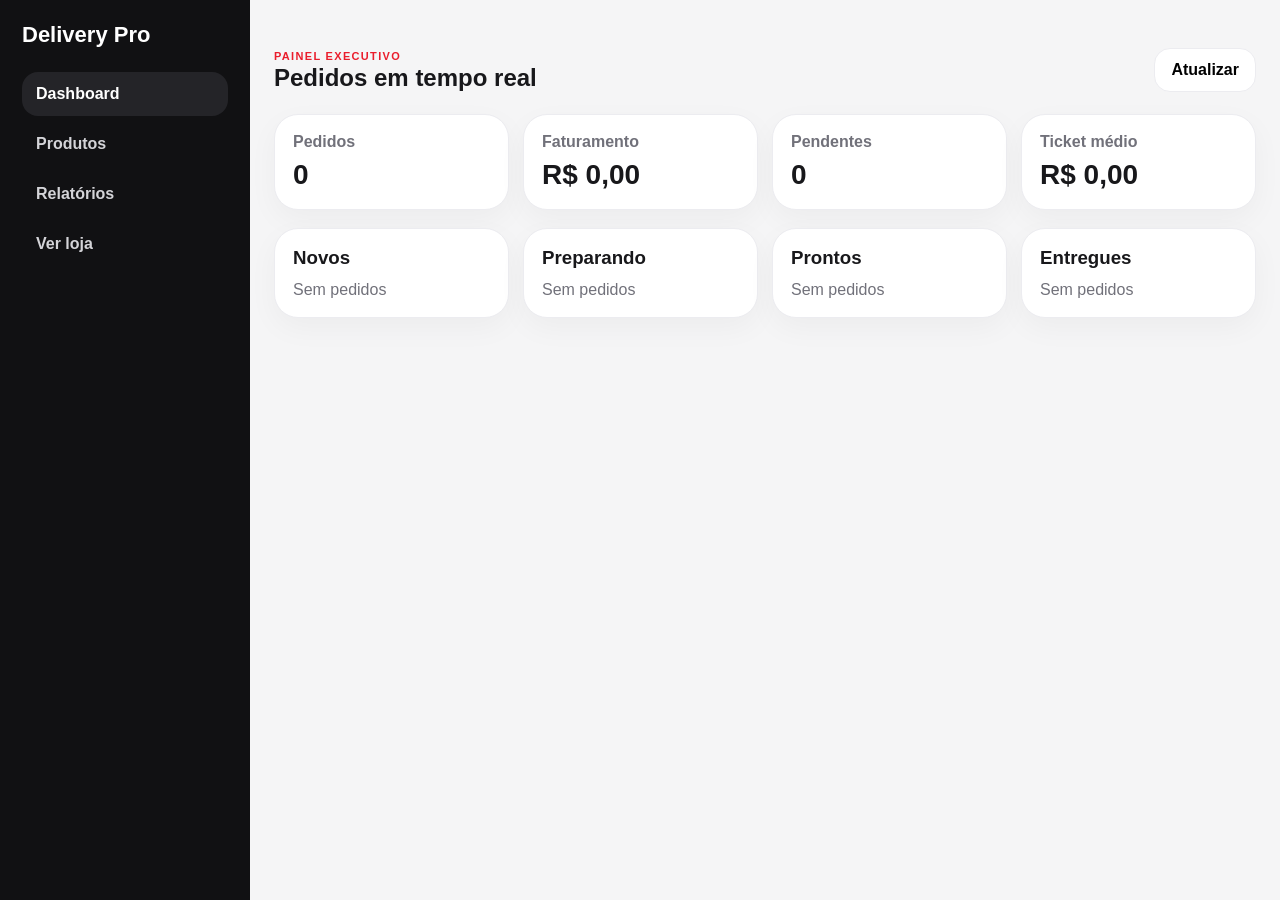
==== commit 415658d1: "Frontend iFood V2" ====
--- a/frontend/static/admin.html
+++ b/frontend/static/admin.html
@@ -1,33 +1 @@
-<!doctype html>
-<html lang="pt-BR">
-<head>
-  <meta charset="utf-8" />
-  <meta name="viewport" content="width=device-width, initial-scale=1" />
-  <title>Admin • Delivery Pro</title>
-  <link rel="stylesheet" href="styles.css" />
-</head>
-<body class="admin-page">
-  <aside class="sidebar">
-    <h1>Delivery Pro</h1>
-    <a class="active" href="admin.html">Dashboard</a>
-    <a href="products_admin.html">Produtos</a>
-    <a href="report.html">Relatórios</a>
-    <a href="index.html">Ver loja</a>
-  </aside>
-  <main class="admin-main">
-    <section class="admin-header">
-      <div><span class="eyebrow">Painel executivo</span><h2>Pedidos em tempo real</h2></div>
-      <button class="primary-btn small" id="refreshAdminBtn">Atualizar</button>
-    </section>
-    <section class="kpi-grid">
-      <div class="kpi"><span>Pedidos</span><strong id="kpiOrders">0</strong></div>
-      <div class="kpi"><span>Faturamento</span><strong id="kpiRevenue">R$ 0,00</strong></div>
-      <div class="kpi"><span>Pendentes</span><strong id="kpiPending">0</strong></div>
-      <div class="kpi"><span>Ticket médio</span><strong id="kpiAvg">R$ 0,00</strong></div>
-    </section>
-    <section class="kanban" id="kanbanBoard"></section>
-  </main>
-  <div class="toast" id="toast"></div>
-  <script src="scripts.js"></script>
-</body>
-</html>
+<!doctype html><html lang="pt-BR"><head><meta charset="utf-8"><meta name="viewport" content="width=device-width,initial-scale=1"><title>Admin | Delivery Pro</title><link rel="stylesheet" href="styles.css"></head><body class="admin-page"><aside class="side"><h1>Delivery Pro</h1><a class="active" href="admin.html">Dashboard</a><a href="products_admin.html">Produtos</a><a href="report.html">Relatórios</a><a href="index.html">Ver loja</a></aside><main class="admin"><section class="admin-top"><div><span class="mini">painel executivo</span><h2>Pedidos em tempo real</h2></div><button class="btn" id="refreshAdminBtn">Atualizar</button></section><section class="kpis"><article><span>Pedidos</span><strong id="kpiOrders">0</strong></article><article><span>Faturamento</span><strong id="kpiRevenue">R$ 0,00</strong></article><article><span>Pendentes</span><strong id="kpiPending">0</strong></article><article><span>Ticket médio</span><strong id="kpiAvg">R$ 0,00</strong></article></section><section class="kanban" id="kanbanBoard"></section></main><div class="toast" id="toast"></div><script src="scripts.js"></script></body></html>
--- a/frontend/static/styles.css
+++ b/frontend/static/styles.css
@@ -1 +1 @@
-:root{--red:#ea1d2c;--dark:#171717;--muted:#71717a;--bg:#f6f6f7;--card:#fff;--line:#ececf0;--shadow:0 18px 55px rgba(15,15,20,.10);--radius:24px}*{box-sizing:border-box}body{margin:0;font-family:Inter,Segoe UI,Arial,sans-serif;background:var(--bg);color:var(--dark)}button,input,select,textarea{font:inherit}button{cursor:pointer}.topbar{position:sticky;top:0;z-index:10;display:flex;justify-content:space-between;align-items:center;padding:14px 18px;background:rgba(255,255,255,.88);backdrop-filter:blur(18px);border-bottom:1px solid var(--line)}h1,h2,p{margin:0}.topbar h1{font-size:22px}.eyebrow{text-transform:uppercase;letter-spacing:.12em;color:var(--red);font-weight:800;font-size:11px}.app-shell{max-width:1180px;margin:0 auto;padding:18px 16px 110px}.hero-card{min-height:230px;border-radius:32px;padding:28px;display:flex;align-items:end;color:#fff;background:linear-gradient(135deg,rgba(234,29,44,.96),rgba(30,30,30,.92)),url('images/combo1.png') center/cover;box-shadow:var(--shadow)}.hero-card h2{font-size:clamp(28px,6vw,52px);max-width:720px;line-height:1}.hero-card p{margin-top:10px;max-width:530px;opacity:.92}.badge{display:inline-flex;background:rgba(255,255,255,.18);border:1px solid rgba(255,255,255,.28);padding:8px 12px;border-radius:999px;margin-bottom:14px;font-weight:800}.search-card{margin:18px 0}.search-card input,.checkout-box input,.checkout-box select,.checkout-box textarea,.product-form input,.product-form textarea{width:100%;border:1px solid var(--line);background:#fff;border-radius:18px;padding:15px 16px;outline:none}.search-card input:focus,.checkout-box input:focus,.product-form input:focus{border-color:var(--red);box-shadow:0 0 0 4px rgba(234,29,44,.10)}.category-scroll{display:flex;gap:10px;overflow:auto;padding-bottom:8px}.category-btn{border:1px solid var(--line);background:#fff;border-radius:999px;padding:11px 16px;white-space:nowrap;font-weight:800}.category-btn.active{background:var(--dark);color:#fff}.section-head,.admin-header{display:flex;justify-content:space-between;align-items:center;margin:22px 0}.product-grid{display:grid;grid-template-columns:repeat(auto-fill,minmax(240px,1fr));gap:16px}.product-card{background:var(--card);border:1px solid var(--line);border-radius:var(--radius);overflow:hidden;box-shadow:0 10px 30px rgba(0,0,0,.05)}.product-img{height:170px;background:#eee center/cover no-repeat}.product-info{padding:16px}.product-info h3{margin:0 0 7px}.product-info p{color:var(--muted);min-height:42px}.price-row{display:flex;align-items:center;justify-content:space-between;margin-top:14px}.price{font-weight:900;font-size:20px}.primary-btn{border:0;border-radius:18px;background:var(--red);color:#fff;padding:14px 18px;font-weight:900;box-shadow:0 10px 24px rgba(234,29,44,.25)}.primary-btn.small{padding:10px 14px}.cart-pill,.icon-btn{border:0;background:var(--dark);color:#fff;border-radius:999px;padding:12px 15px;font-weight:900}.cart-drawer{position:fixed;inset:0;background:rgba(0,0,0,.44);display:none;z-index:50}.cart-drawer.open{display:block}.cart-panel{margin-left:auto;width:min(430px,100%);height:100%;background:#fff;padding:18px;display:flex;flex-direction:column;box-shadow:var(--shadow)}.cart-header,.cart-line,.total-row{display:flex;justify-content:space-between;align-items:center;gap:12px}.cart-items{flex:1;overflow:auto;padding:8px 0}.cart-line{border-bottom:1px solid var(--line);padding:12px 0}.qty{display:flex;gap:8px;align-items:center}.qty button{border:1px solid var(--line);background:#fff;border-radius:10px;width:30px;height:30px}.checkout-box{display:grid;gap:10px;border-top:1px solid var(--line);padding-top:14px}.total-row strong{font-size:23px}.toast{position:fixed;left:50%;bottom:24px;transform:translateX(-50%);background:#171717;color:#fff;padding:14px 18px;border-radius:16px;box-shadow:var(--shadow);display:none;z-index:80}.toast.show{display:block}.muted{color:var(--muted)}.admin-page{background:#111;color:#f5f5f5}.sidebar{position:fixed;left:0;top:0;bottom:0;width:250px;padding:22px;background:#09090b;border-right:1px solid #27272a}.sidebar h1{font-size:24px;margin-bottom:28px}.sidebar a{display:block;color:#d4d4d8;text-decoration:none;padding:13px 14px;border-radius:16px;margin-bottom:8px}.sidebar a.active,.sidebar a:hover{background:var(--red);color:#fff}.admin-main{margin-left:250px;padding:26px}.kpi-grid{display:grid;grid-template-columns:repeat(4,minmax(0,1fr));gap:14px}.kpi,.admin-card,.kanban-col{background:#18181b;border:1px solid #2f2f35;border-radius:24px;padding:18px;box-shadow:0 18px 55px rgba(0,0,0,.20)}.kpi span{color:#a1a1aa}.kpi strong{display:block;font-size:28px;margin-top:8px}.kanban{display:grid;grid-template-columns:repeat(4,minmax(230px,1fr));gap:14px;margin-top:18px}.order-card{background:#222226;border:1px solid #34343a;border-radius:18px;padding:14px;margin-top:12px}.order-card h4{margin:0 0 8px}.status-select{width:100%;margin-top:10px;border-radius:12px;padding:10px;border:1px solid #3f3f46;background:#111;color:#fff}.product-form{display:grid;grid-template-columns:repeat(2,minmax(0,1fr));gap:12px}.product-form textarea,.product-form button{grid-column:1/-1}.file-label{border:1px dashed #555;border-radius:18px;padding:14px;color:#d4d4d8}.login-page{min-height:100vh;display:grid;place-items:center;background:linear-gradient(135deg,#09090b,#331014)}.login-card{width:min(420px,92vw);background:#fff;border-radius:32px;padding:28px;display:grid;gap:14px;box-shadow:var(--shadow)}.login-card input{border:1px solid var(--line);border-radius:16px;padding:14px}@media(max-width:780px){.hero-card{min-height:210px;padding:22px}.product-grid{grid-template-columns:1fr}.sidebar{position:static;width:auto}.admin-main{margin-left:0;padding:16px}.kpi-grid,.kanban,.product-form{grid-template-columns:1fr}.admin-header{align-items:flex-start;gap:12px}.cart-panel{width:100%}}
+:root{--red:#ea1d2c;--red2:#c91523;--bg:#f7f7f8;--text:#18181b;--muted:#71717a;--card:#fff;--line:#ececf0;--dark:#111113;--ok:#16a34a;--warn:#f59e0b;--shadow:0 18px 55px rgba(20,20,30,.10);--r:24px}*{box-sizing:border-box}body{margin:0;font-family:Inter,Segoe UI,Arial,sans-serif;background:var(--bg);color:var(--text)}button,input,select,textarea{font:inherit}button{cursor:pointer;border:0}a{text-decoration:none;color:inherit}h1,h2,h3,p{margin:0}.mini{text-transform:uppercase;letter-spacing:.12em;font-size:11px;font-weight:900;color:var(--red)}.muted{color:var(--muted)}.btn{border-radius:16px;background:#fff;border:1px solid var(--line);padding:12px 16px;font-weight:900}.btn.primary{background:var(--red);color:#fff;border-color:var(--red);box-shadow:0 12px 24px rgba(234,29,44,.22)}.client-top{position:sticky;top:0;z-index:20;background:rgba(255,255,255,.9);backdrop-filter:blur(18px);border-bottom:1px solid var(--line);padding:14px 18px;display:flex;justify-content:space-between;align-items:center}.client-top h1{font-size:24px}.client-top p{color:var(--muted);font-size:13px;margin-top:3px}.cart-float-btn{background:var(--dark);color:#fff;border-radius:999px;padding:12px 16px;font-weight:900}.cart-float-btn b{background:var(--red);border-radius:999px;padding:3px 8px;margin-left:6px}.store{max-width:1180px;margin:0 auto;padding:18px 16px 110px}.hero{min-height:260px;border-radius:32px;padding:28px;color:#fff;display:flex;align-items:end;background:linear-gradient(135deg,rgba(234,29,44,.98),rgba(18,18,20,.94));box-shadow:var(--shadow);overflow:hidden;position:relative}.hero:after{content:'🍔';position:absolute;right:26px;bottom:-20px;font-size:150px;opacity:.18}.hero span{display:inline-flex;padding:8px 12px;border-radius:999px;background:rgba(255,255,255,.18);border:1px solid rgba(255,255,255,.25);font-weight:900;margin-bottom:12px}.hero h2{font-size:clamp(30px,6vw,58px);line-height:.96;max-width:720px}.hero p{max-width:540px;margin-top:10px;opacity:.9}.searchbar{display:flex;gap:10px;margin:18px 0}.searchbar input,.toolbar input,.toolbar select,.checkout input,.checkout select,.checkout textarea,.form-card input,.form-card textarea{width:100%;border:1px solid var(--line);border-radius:18px;background:#fff;padding:14px 15px;outline:none}.searchbar input:focus,.form-card input:focus,.form-card textarea:focus{border-color:var(--red);box-shadow:0 0 0 4px rgba(234,29,44,.09)}.categories{display:flex;gap:10px;overflow:auto;padding:2px 0 10px}.cat{white-space:nowrap;background:#fff;border:1px solid var(--line);border-radius:999px;padding:11px 16px;font-weight:900}.cat.active{background:var(--dark);color:#fff}.store-head,.admin-top{display:flex;justify-content:space-between;align-items:flex-end;margin:22px 0}.products{display:grid;grid-template-columns:repeat(auto-fill,minmax(245px,1fr));gap:16px}.product-card{background:var(--card);border:1px solid var(--line);border-radius:var(--r);overflow:hidden;box-shadow:0 10px 30px rgba(0,0,0,.05);transition:.18s}.product-card:hover{transform:translateY(-3px);box-shadow:var(--shadow)}.p-img{height:178px;background:linear-gradient(135deg,#fff0f1,#f1f1f3);display:flex;align-items:center;justify-content:center;font-size:56px;background-size:cover;background-position:center}.p-info{padding:16px}.p-info h3{font-size:18px;margin-bottom:7px}.p-info p{color:var(--muted);min-height:42px;font-size:14px}.price-row{display:flex;align-items:center;justify-content:space-between;margin-top:14px}.price{font-size:20px;font-weight:950}.cart{position:fixed;inset:0;background:rgba(0,0,0,.38);z-index:50;opacity:0;pointer-events:none;transition:.2s}.cart.open{opacity:1;pointer-events:auto}.cart-box{margin-left:auto;width:min(440px,100%);height:100%;background:#fff;padding:18px;display:flex;flex-direction:column;box-shadow:var(--shadow);transform:translateX(100%);transition:.2s}.cart.open .cart-box{transform:translateX(0)}.cart-title,.total,.cart-line{display:flex;justify-content:space-between;align-items:center;gap:12px}.cart-title button{font-size:28px;background:#f4f4f5;border-radius:14px;width:44px;height:44px}.cart-line{border:1px solid var(--line);border-radius:18px;padding:12px;margin:10px 0}.qty{display:flex;align-items:center;gap:10px}.qty button{width:30px;height:30px;border-radius:10px;background:#f4f4f5;font-weight:900}.checkout{margin-top:auto;display:grid;gap:10px}.total{padding:16px;border-top:1px solid var(--line);font-size:20px}.toast{position:fixed;left:50%;bottom:24px;transform:translateX(-50%);background:#111;color:#fff;border-radius:999px;padding:12px 18px;font-weight:800;opacity:0;pointer-events:none;transition:.2s;z-index:90}.toast.show{opacity:1}.admin-page{display:flex;min-height:100vh;background:#f5f5f6}.side{width:250px;background:#111113;color:#fff;padding:22px;position:sticky;top:0;height:100vh}.side h1{font-size:22px;margin-bottom:24px}.side a{display:block;padding:13px 14px;border-radius:16px;color:#d4d4d8;margin:6px 0;font-weight:800}.side a.active,.side a:hover{background:#242428;color:#fff}.admin{flex:1;padding:24px;min-width:0}.kpis{display:grid;grid-template-columns:repeat(4,minmax(150px,1fr));gap:14px}.kpis article,.form-card,.table-card,.kanban-col{background:#fff;border:1px solid var(--line);border-radius:var(--r);box-shadow:0 10px 30px rgba(0,0,0,.04);padding:18px}.kpis span{color:var(--muted);font-weight:800}.kpis strong{display:block;font-size:28px;margin-top:8px}.kanban{display:grid;grid-template-columns:repeat(4,minmax(220px,1fr));gap:14px;margin-top:18px}.kanban-col h3{margin-bottom:12px}.order-card{border:1px solid var(--line);border-radius:18px;background:#fafafa;padding:13px;margin:10px 0}.order-card p{color:var(--muted);font-size:14px;margin:6px 0 10px}.status-select{width:100%;border:1px solid var(--line);border-radius:12px;padding:10px;background:#fff}.product-admin-layout{display:grid;grid-template-columns:380px 1fr;gap:16px}.form-card{display:grid;gap:12px;align-self:start}.form-card label{font-weight:900;color:#3f3f46}.form-card label input,.form-card label textarea{margin-top:6px}.form-card textarea{min-height:90px;resize:vertical}.switch,.upload{display:flex!important;align-items:center;gap:10px}.switch input{width:auto}.upload{border:1px dashed #d4d4d8;border-radius:18px;padding:14px}.upload input{padding:0;border:0}.form-actions{display:flex;gap:10px}.toolbar{display:flex;gap:10px;margin-bottom:14px}.product-table{display:grid;gap:10px}.product-row{display:grid;grid-template-columns:64px 1fr 110px 110px 150px;gap:12px;align-items:center;border:1px solid var(--line);border-radius:18px;padding:10px}.thumb{width:64px;height:64px;border-radius:14px;background:#f1f1f3 center/cover;display:flex;align-items:center;justify-content:center}.row-actions{display:flex;gap:8px}.row-actions button{border-radius:12px;padding:9px 10px;font-weight:900}.login-page{min-height:100vh;display:grid;place-items:center;background:linear-gradient(135deg,#ea1d2c,#171717)}.login-card{width:min(390px,92vw);background:#fff;border-radius:28px;padding:26px;display:grid;gap:13px;box-shadow:var(--shadow)}.login-card input{border:1px solid var(--line);border-radius:16px;padding:14px}@media(max-width:900px){.admin-page{display:block}.side{width:100%;height:auto;position:relative;display:flex;gap:8px;overflow:auto}.side h1{display:none}.side a{white-space:nowrap}.admin{padding:16px}.kpis,.kanban,.product-admin-layout{grid-template-columns:1fr}.product-row{grid-template-columns:54px 1fr}.hide-mobile{display:none}.toolbar{flex-direction:column}}@media(max-width:560px){.hero{min-height:220px}.searchbar{flex-direction:column}.products{grid-template-columns:1fr}.client-top p{display:none}}
